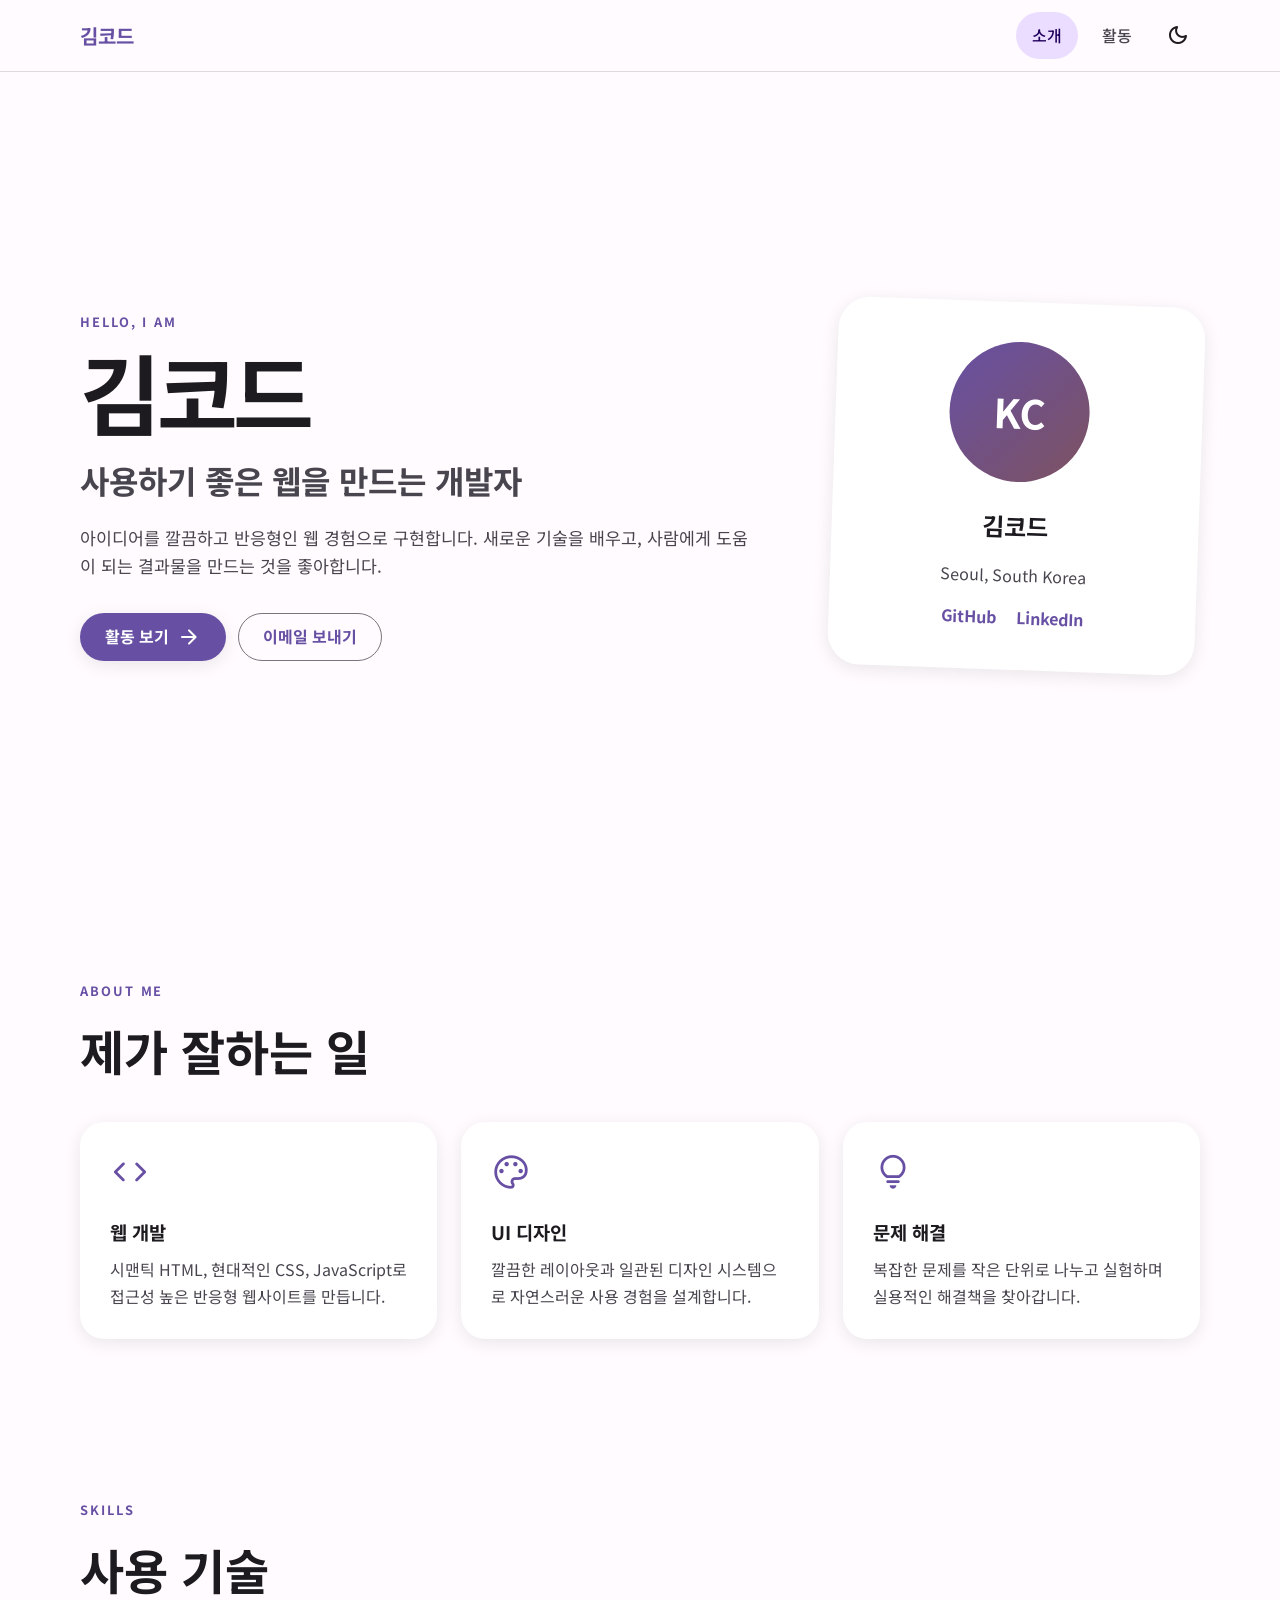
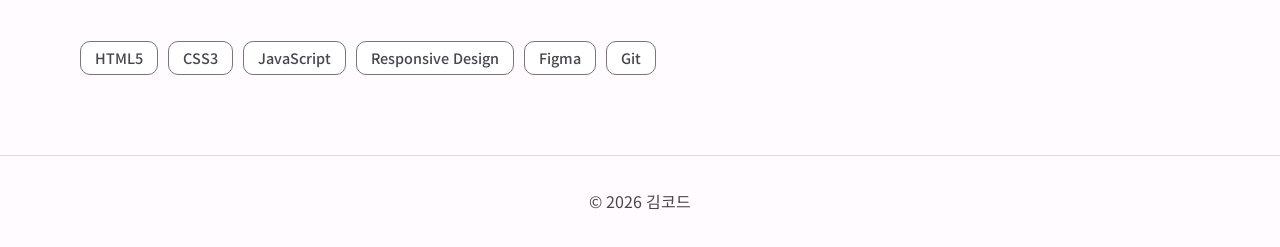
==== index.html @ 3f40d09d "Add responsive portfolio website" ====
<!doctype html>
<html lang="ko">
<head>
  <meta charset="UTF-8">
  <meta name="viewport" content="width=device-width, initial-scale=1">
  <meta name="description" content="김코드의 포트폴리오와 자기소개">
  <title>김코드 | 포트폴리오</title>
  <link rel="preconnect" href="https://fonts.googleapis.com">
  <link rel="preconnect" href="https://fonts.gstatic.com" crossorigin>
  <link href="https://fonts.googleapis.com/css2?family=Material+Symbols+Rounded&family=Noto+Sans+KR:wght@400;500;700&display=swap" rel="stylesheet">
  <link rel="stylesheet" href="css/style.css">
  <script src="js/script.js" defer></script>
</head>
<body>
  <header class="top-bar">
    <a class="logo" href="index.html">김코드</a>
    <button class="menu-button icon-button" type="button" aria-label="메뉴 열기" aria-expanded="false" aria-controls="main-navigation">
      <span class="material-symbols-rounded">menu</span>
    </button>
    <nav id="main-navigation" class="navigation">
      <a class="active" href="index.html">소개</a>
      <a href="activities.html">활동</a>
      <button class="theme-button icon-button" type="button" aria-label="다크 모드로 전환">
        <span class="material-symbols-rounded">dark_mode</span>
      </button>
    </nav>
  </header>

  <main>
    <section class="hero container">
      <div>
        <p class="eyebrow">HELLO, I AM</p>
        <h1>김코드</h1>
        <h2>사용하기 좋은 웹을 만드는 개발자</h2>
        <p class="lead">아이디어를 깔끔하고 반응형인 웹 경험으로 구현합니다. 새로운 기술을 배우고, 사람에게 도움이 되는 결과물을 만드는 것을 좋아합니다.</p>
        <div class="button-group">
          <a class="button primary" href="activities.html">활동 보기 <span class="material-symbols-rounded">arrow_forward</span></a>
          <a class="button secondary" href="mailto:hello@example.com">이메일 보내기</a>
        </div>
      </div>
      <aside class="profile-card">
        <div class="avatar" aria-hidden="true">KC</div>
        <h3>김코드</h3>
        <p>Seoul, South Korea</p>
        <div class="social-links">
          <a href="https://github.com/" target="_blank" rel="noopener">GitHub</a>
          <a href="https://www.linkedin.com/" target="_blank" rel="noopener">LinkedIn</a>
        </div>
      </aside>
    </section>

    <section class="section container">
      <div class="section-heading">
        <p class="eyebrow">ABOUT ME</p>
        <h2>제가 잘하는 일</h2>
      </div>
      <div class="card-grid">
        <article class="card"><span class="material-symbols-rounded card-icon">code</span><h3>웹 개발</h3><p>시맨틱 HTML, 현대적인 CSS, JavaScript로 접근성 높은 반응형 웹사이트를 만듭니다.</p></article>
        <article class="card"><span class="material-symbols-rounded card-icon">palette</span><h3>UI 디자인</h3><p>깔끔한 레이아웃과 일관된 디자인 시스템으로 자연스러운 사용 경험을 설계합니다.</p></article>
        <article class="card"><span class="material-symbols-rounded card-icon">lightbulb</span><h3>문제 해결</h3><p>복잡한 문제를 작은 단위로 나누고 실험하며 실용적인 해결책을 찾아갑니다.</p></article>
      </div>
    </section>

    <section class="section container">
      <div class="section-heading"><p class="eyebrow">SKILLS</p><h2>사용 기술</h2></div>
      <div class="chip-list">
        <span class="chip">HTML5</span><span class="chip">CSS3</span><span class="chip">JavaScript</span><span class="chip">Responsive Design</span><span class="chip">Figma</span><span class="chip">Git</span>
      </div>
    </section>
  </main>

  <footer>&copy; <span class="current-year"></span> 김코드</footer>
</body>
</html>
---- css/style.css ----
:root{--primary:#6750a4;--primary-dark:#4f378b;--primary-container:#eaddff;--on-primary-container:#21005d;--bg:#fffbfe;--surface:#fff;--variant:#e7e0ec;--text:#1d1b20;--muted:#49454f;--outline:#79747e;--shadow:0 4px 18px #00000017;--shadow-lg:0 14px 34px #00000024;--radius:24px}
body.dark-theme{--primary:#d0bcff;--primary-dark:#eaddff;--primary-container:#4f378b;--on-primary-container:#eaddff;--bg:#141218;--surface:#211f26;--variant:#49454f;--text:#e6e0e9;--muted:#cac4d0;--outline:#938f99;--shadow:0 4px 18px #0006;--shadow-lg:0 14px 34px #0009}
*{box-sizing:border-box}html{scroll-behavior:smooth}body{min-height:100vh;margin:0;color:var(--text);background:var(--bg);font-family:"Noto Sans KR",sans-serif;line-height:1.65;transition:.2s}a{color:inherit;text-decoration:none}button{color:inherit;font:inherit}.container{width:min(1120px,calc(100% - 40px));margin:auto}
.top-bar{position:sticky;z-index:10;top:0;display:flex;align-items:center;justify-content:space-between;min-height:72px;padding:0 max(24px,calc((100% - 1120px)/2));background:color-mix(in srgb,var(--bg) 88%,transparent);border-bottom:1px solid color-mix(in srgb,var(--outline) 25%,transparent);backdrop-filter:blur(16px)}.logo{color:var(--primary);font-size:1.25rem;font-weight:700}.navigation{display:flex;align-items:center;gap:8px}.navigation>a{padding:10px 16px;color:var(--muted);border-radius:99px;font-weight:500}.navigation>a:hover,.navigation>a.active{color:var(--on-primary-container);background:var(--primary-container)}
.icon-button{display:grid;place-items:center;width:44px;height:44px;padding:0;background:transparent;border:0;border-radius:50%;cursor:pointer}.icon-button:hover{background:var(--variant)}.menu-button{display:none}
.hero{display:grid;grid-template-columns:1.5fr .8fr;align-items:center;gap:64px;min-height:calc(100vh - 72px);padding:80px 0}.eyebrow{margin:0 0 10px;color:var(--primary);font-size:.8rem;font-weight:700;letter-spacing:.15em}.hero h1,.page-heading h1{margin:0;font-size:clamp(3rem,8vw,5.5rem);line-height:1.08;letter-spacing:-.05em}.hero h2{margin:16px 0;color:var(--muted);font-size:clamp(1.3rem,4vw,2rem)}.lead{max-width:680px;color:var(--muted);font-size:1.08rem}
.profile-card,.card,.activity-card{background:var(--surface);box-shadow:var(--shadow)}.profile-card{padding:40px;text-align:center;border-radius:32px;transform:rotate(2deg);transition:.2s}.profile-card:hover{box-shadow:var(--shadow-lg);transform:translateY(-5px)}.avatar{display:grid;place-items:center;width:140px;height:140px;margin:0 auto 24px;color:#fff;background:linear-gradient(135deg,#6750a4,#7d5260);border-radius:50%;font-size:2.5rem;font-weight:700}.profile-card h3{margin:0;font-size:1.5rem}.profile-card p,.card p,.activity-content p{color:var(--muted)}.social-links{display:flex;justify-content:center;gap:20px}.social-links a,.text-link{color:var(--primary);font-weight:700}
.button-group{display:flex;flex-wrap:wrap;gap:12px;margin-top:32px}.button{display:inline-flex;align-items:center;justify-content:center;gap:8px;min-height:48px;padding:0 24px;border:1px solid transparent;border-radius:99px;font-weight:700;transition:.2s}.button:hover{transform:translateY(-2px)}.button.primary{color:#fff;background:var(--primary);box-shadow:var(--shadow)}.button.primary:hover{background:var(--primary-dark);box-shadow:var(--shadow-lg)}.button.secondary{color:var(--primary);border-color:var(--outline)}
.section{padding:80px 0}.section-heading{margin-bottom:32px}.section-heading h2{margin:0;font-size:clamp(2rem,5vw,3rem)}.card-grid{display:grid;grid-template-columns:repeat(3,1fr);gap:24px}.card{padding:30px;border-radius:var(--radius);transition:.2s}.card:hover,.activity-card:hover{box-shadow:var(--shadow-lg);transform:translateY(-6px)}.card-icon{color:var(--primary);font-size:2.5rem}.card h3{margin-bottom:8px}.card p{margin:0}.chip-list{display:flex;flex-wrap:wrap;gap:10px}.chip{display:inline-flex;align-items:center;min-height:34px;padding:4px 14px;color:var(--muted);background:var(--surface);border:1px solid var(--outline);border-radius:10px;font-size:.9rem;font-weight:500}
.page-heading{padding:100px 0 48px}.page-heading h1{font-size:clamp(2.7rem,7vw,4.7rem)}.filters{display:flex;flex-wrap:wrap;gap:10px;margin-bottom:32px}.filter-button{padding:9px 18px;background:transparent;border:1px solid var(--outline);border-radius:99px;cursor:pointer;font-weight:500}.filter-button:hover,.filter-button.active{color:var(--on-primary-container);background:var(--primary-container);border-color:var(--primary-container)}.activity-grid{display:grid;grid-template-columns:repeat(2,1fr);gap:28px;padding-bottom:100px}.activity-card{overflow:hidden;border-radius:var(--radius);transition:.2s}.activity-card.hidden{display:none}.activity-image{display:grid;place-items:center;height:220px}.activity-image span{color:#fffffff0;font-size:5rem}.purple{background:linear-gradient(135deg,#6750a4,#b69df8)}.blue{background:linear-gradient(135deg,#00639b,#7fcfff)}.orange{background:linear-gradient(135deg,#8b5000,#ffb95f)}.green{background:linear-gradient(135deg,#386a20,#9bd67d)}.activity-content{padding:28px}.category{color:var(--primary);font-size:.8rem;font-weight:700;letter-spacing:.08em}.activity-content h2{margin:6px 0}.chip-list.small{gap:6px;margin:20px 0}.chip-list.small .chip{min-height:28px;padding:2px 10px;font-size:.8rem}.text-link{display:inline-flex;align-items:center;gap:6px}.text-link:hover,.social-links a:hover{text-decoration:underline}
footer{padding:32px 20px;color:var(--muted);text-align:center;border-top:1px solid color-mix(in srgb,var(--outline) 25%,transparent)}
@media(max-width:800px){.hero{grid-template-columns:1fr;gap:48px;min-height:auto}.profile-card{max-width:420px;margin:auto}.card-grid,.activity-grid{grid-template-columns:1fr}}
@media(max-width:600px){.container{width:min(100% - 28px,1120px)}.menu-button{display:grid}.navigation{position:absolute;top:64px;right:14px;display:none;flex-direction:column;align-items:stretch;width:min(260px,calc(100% - 28px));padding:12px;background:var(--surface);border-radius:18px;box-shadow:var(--shadow-lg)}.navigation.open{display:flex}.navigation>a{width:100%}.hero,.section{padding:56px 0}.hero h1{font-size:3.4rem}.profile-card{padding:30px 20px}.page-heading{padding-top:64px}.activity-image{height:180px}}
@media(prefers-reduced-motion:reduce){*,*::before,*::after{scroll-behavior:auto!important;transition:none!important}}
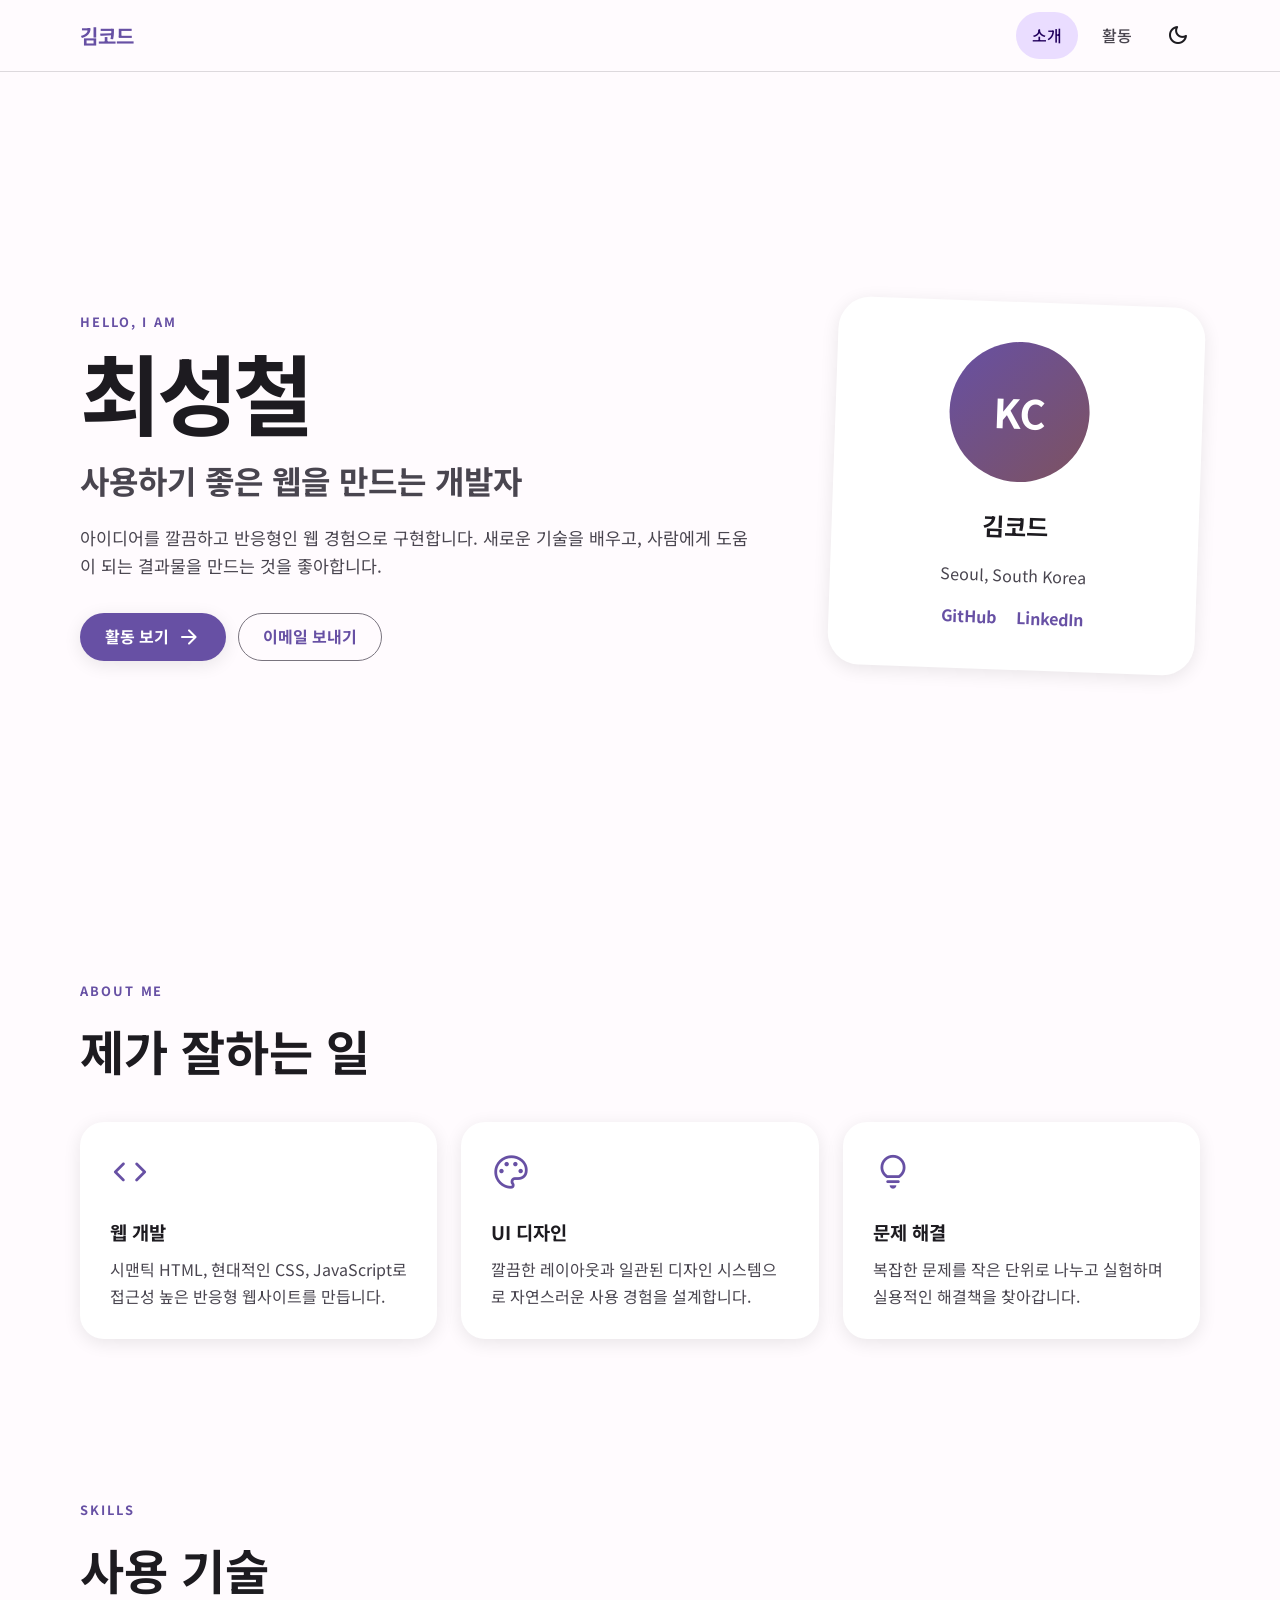
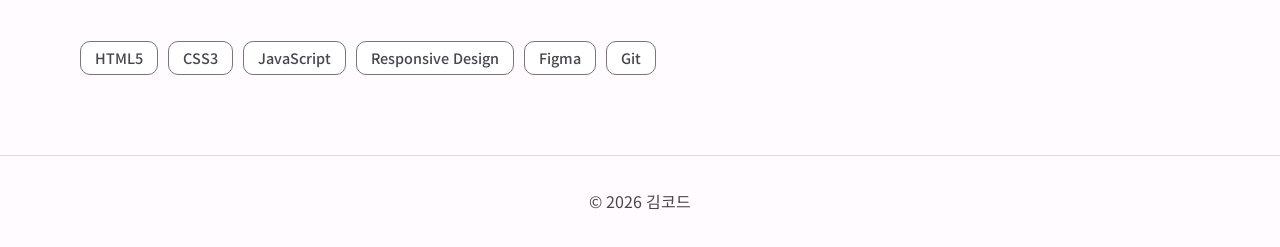
==== commit d359dcad: "Change name from 김코드 to 최성철" ====
--- a/index.html
+++ b/index.html
@@ -30,7 +30,7 @@
     <section class="hero container">
       <div>
         <p class="eyebrow">HELLO, I AM</p>
-        <h1>김코드</h1>
+        <h1>최성철</h1>
         <h2>사용하기 좋은 웹을 만드는 개발자</h2>
         <p class="lead">아이디어를 깔끔하고 반응형인 웹 경험으로 구현합니다. 새로운 기술을 배우고, 사람에게 도움이 되는 결과물을 만드는 것을 좋아합니다.</p>
         <div class="button-group">
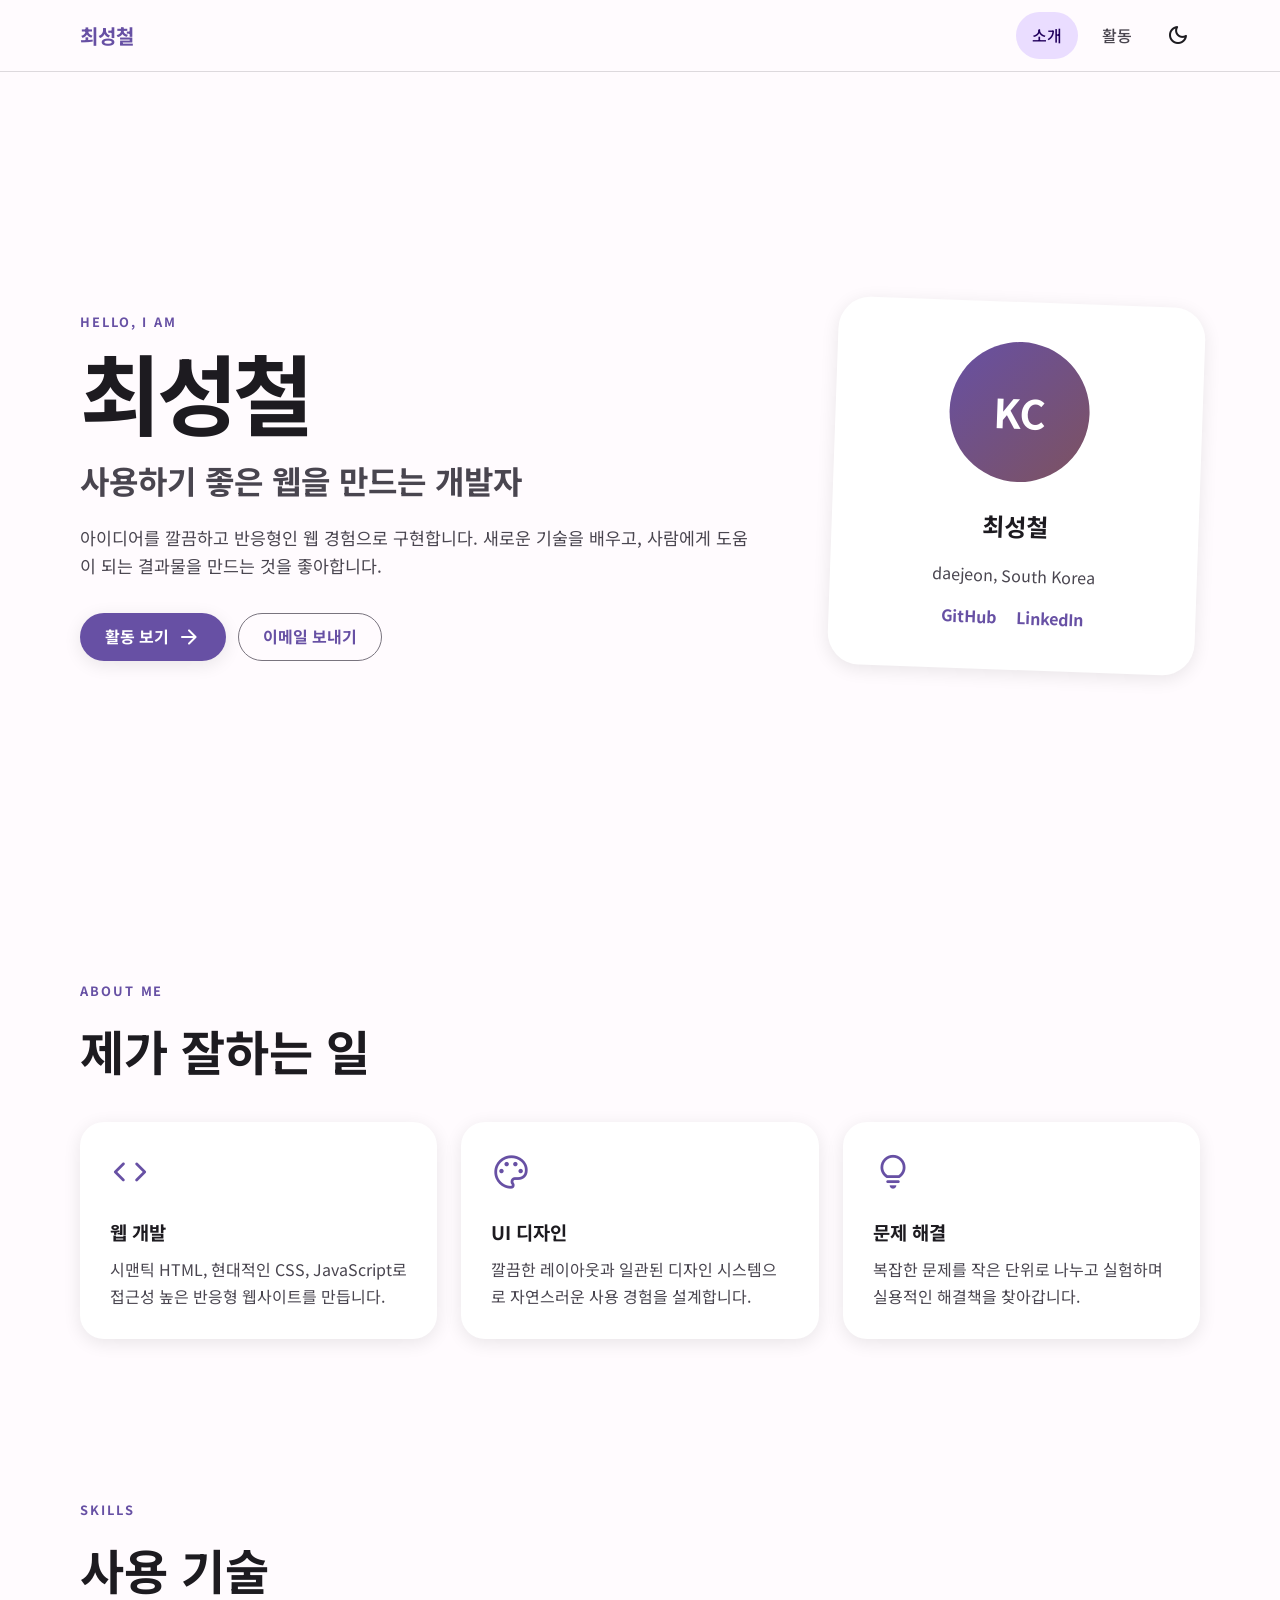
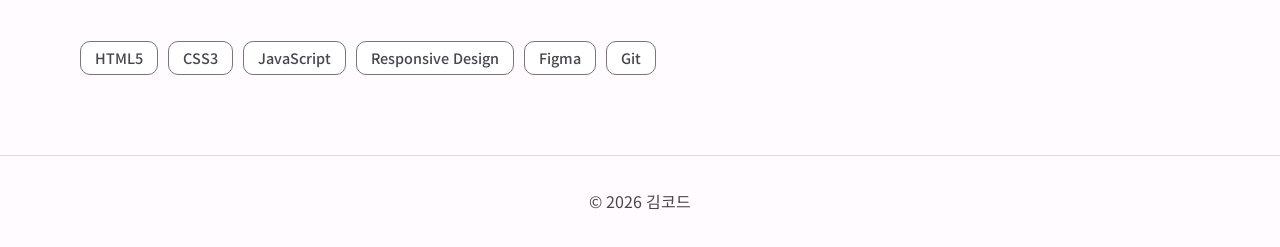
==== commit e839db9c: "Update portfolio details and personal information" ====
--- a/index.html
+++ b/index.html
@@ -3,8 +3,8 @@
 <head>
   <meta charset="UTF-8">
   <meta name="viewport" content="width=device-width, initial-scale=1">
-  <meta name="description" content="김코드의 포트폴리오와 자기소개">
-  <title>김코드 | 포트폴리오</title>
+  <meta name="description" content="최성철의 포트폴리오와 자기소개">
+  <title>최성철 | 포트폴리오</title>
   <link rel="preconnect" href="https://fonts.googleapis.com">
   <link rel="preconnect" href="https://fonts.gstatic.com" crossorigin>
   <link href="https://fonts.googleapis.com/css2?family=Material+Symbols+Rounded&family=Noto+Sans+KR:wght@400;500;700&display=swap" rel="stylesheet">
@@ -13,7 +13,7 @@
 </head>
 <body>
   <header class="top-bar">
-    <a class="logo" href="index.html">김코드</a>
+    <a class="logo" href="index.html">최성철</a>
     <button class="menu-button icon-button" type="button" aria-label="메뉴 열기" aria-expanded="false" aria-controls="main-navigation">
       <span class="material-symbols-rounded">menu</span>
     </button>
@@ -40,8 +40,8 @@
       </div>
       <aside class="profile-card">
         <div class="avatar" aria-hidden="true">KC</div>
-        <h3>김코드</h3>
-        <p>Seoul, South Korea</p>
+        <h3>최성철</h3>
+        <p>daejeon, South Korea</p>
         <div class="social-links">
           <a href="https://github.com/" target="_blank" rel="noopener">GitHub</a>
           <a href="https://www.linkedin.com/" target="_blank" rel="noopener">LinkedIn</a>
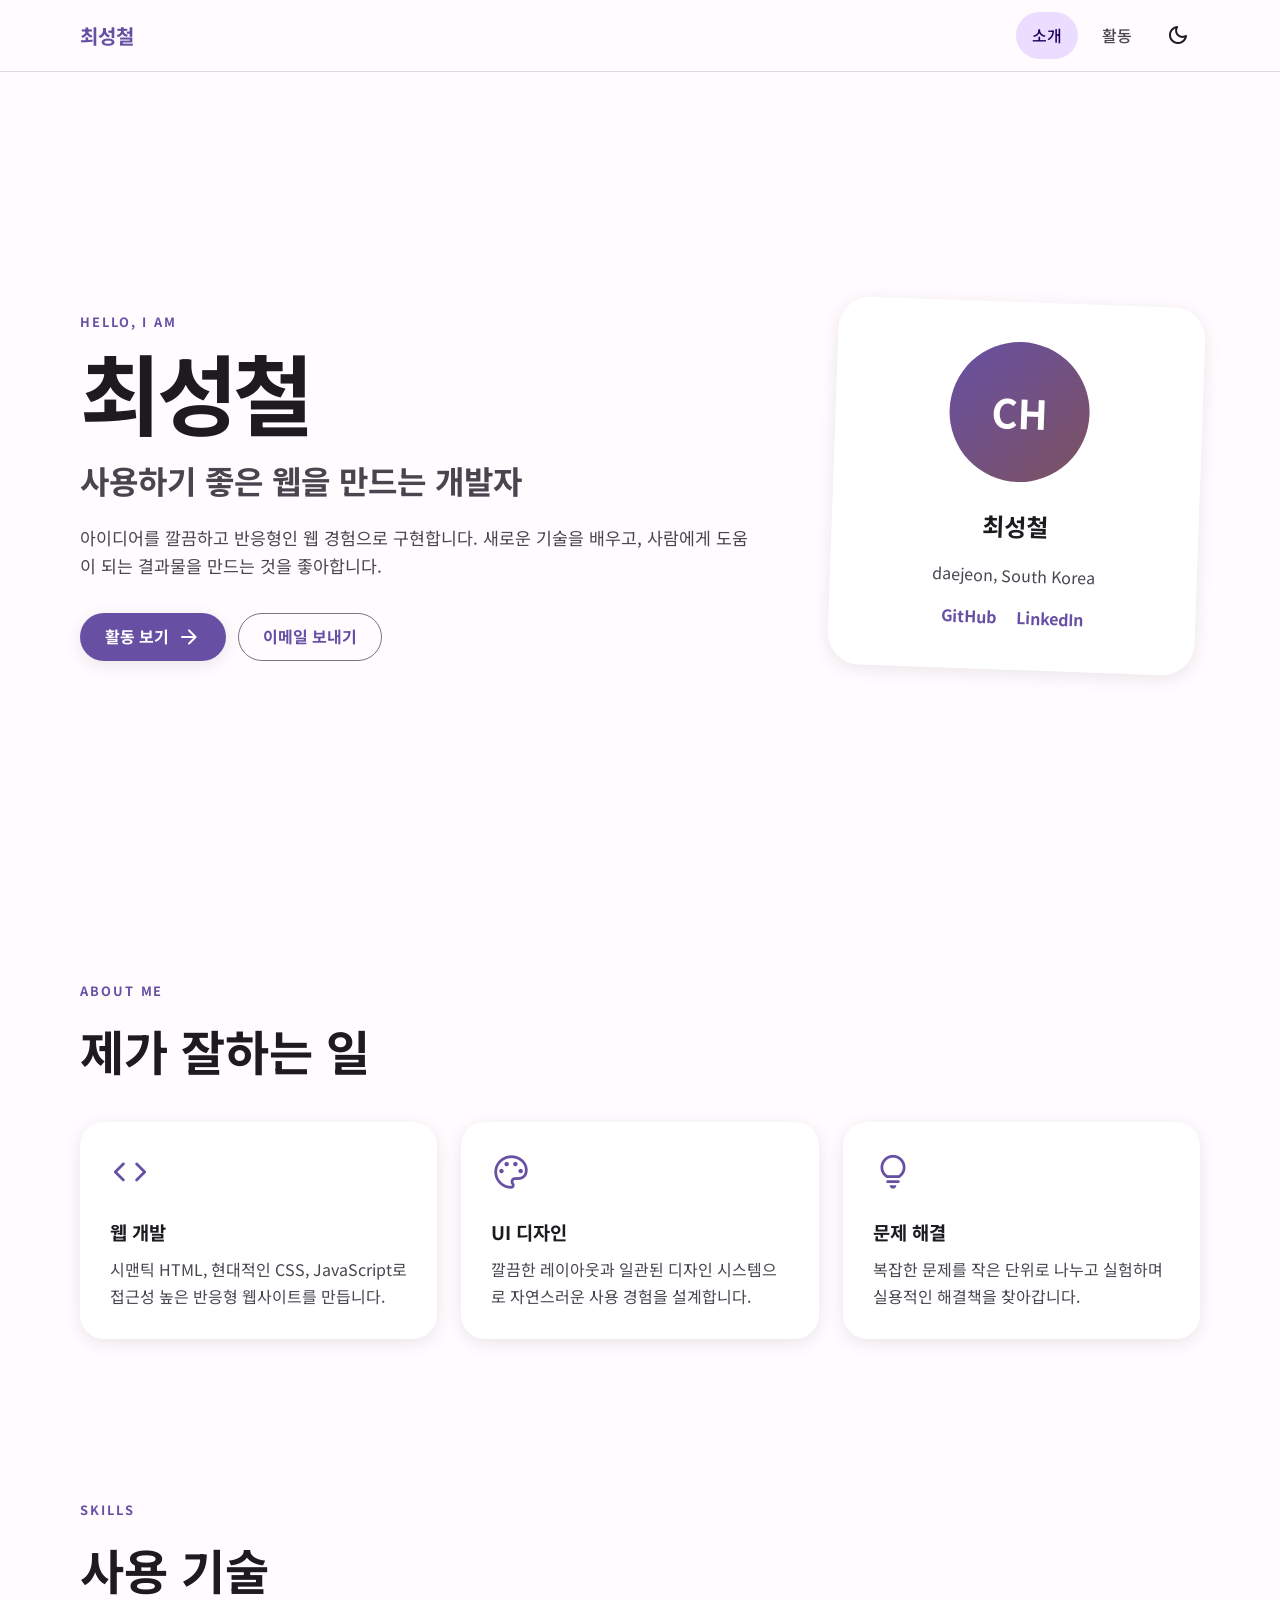
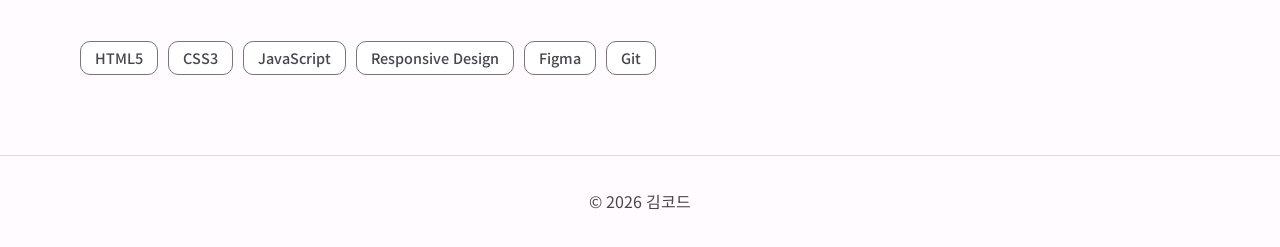
==== commit 72a27cdb: "Update index.html" ====
--- a/index.html
+++ b/index.html
@@ -39,7 +39,7 @@
         </div>
       </div>
       <aside class="profile-card">
-        <div class="avatar" aria-hidden="true">KC</div>
+        <div class="avatar" aria-hidden="true">CH</div>
         <h3>최성철</h3>
         <p>daejeon, South Korea</p>
         <div class="social-links">
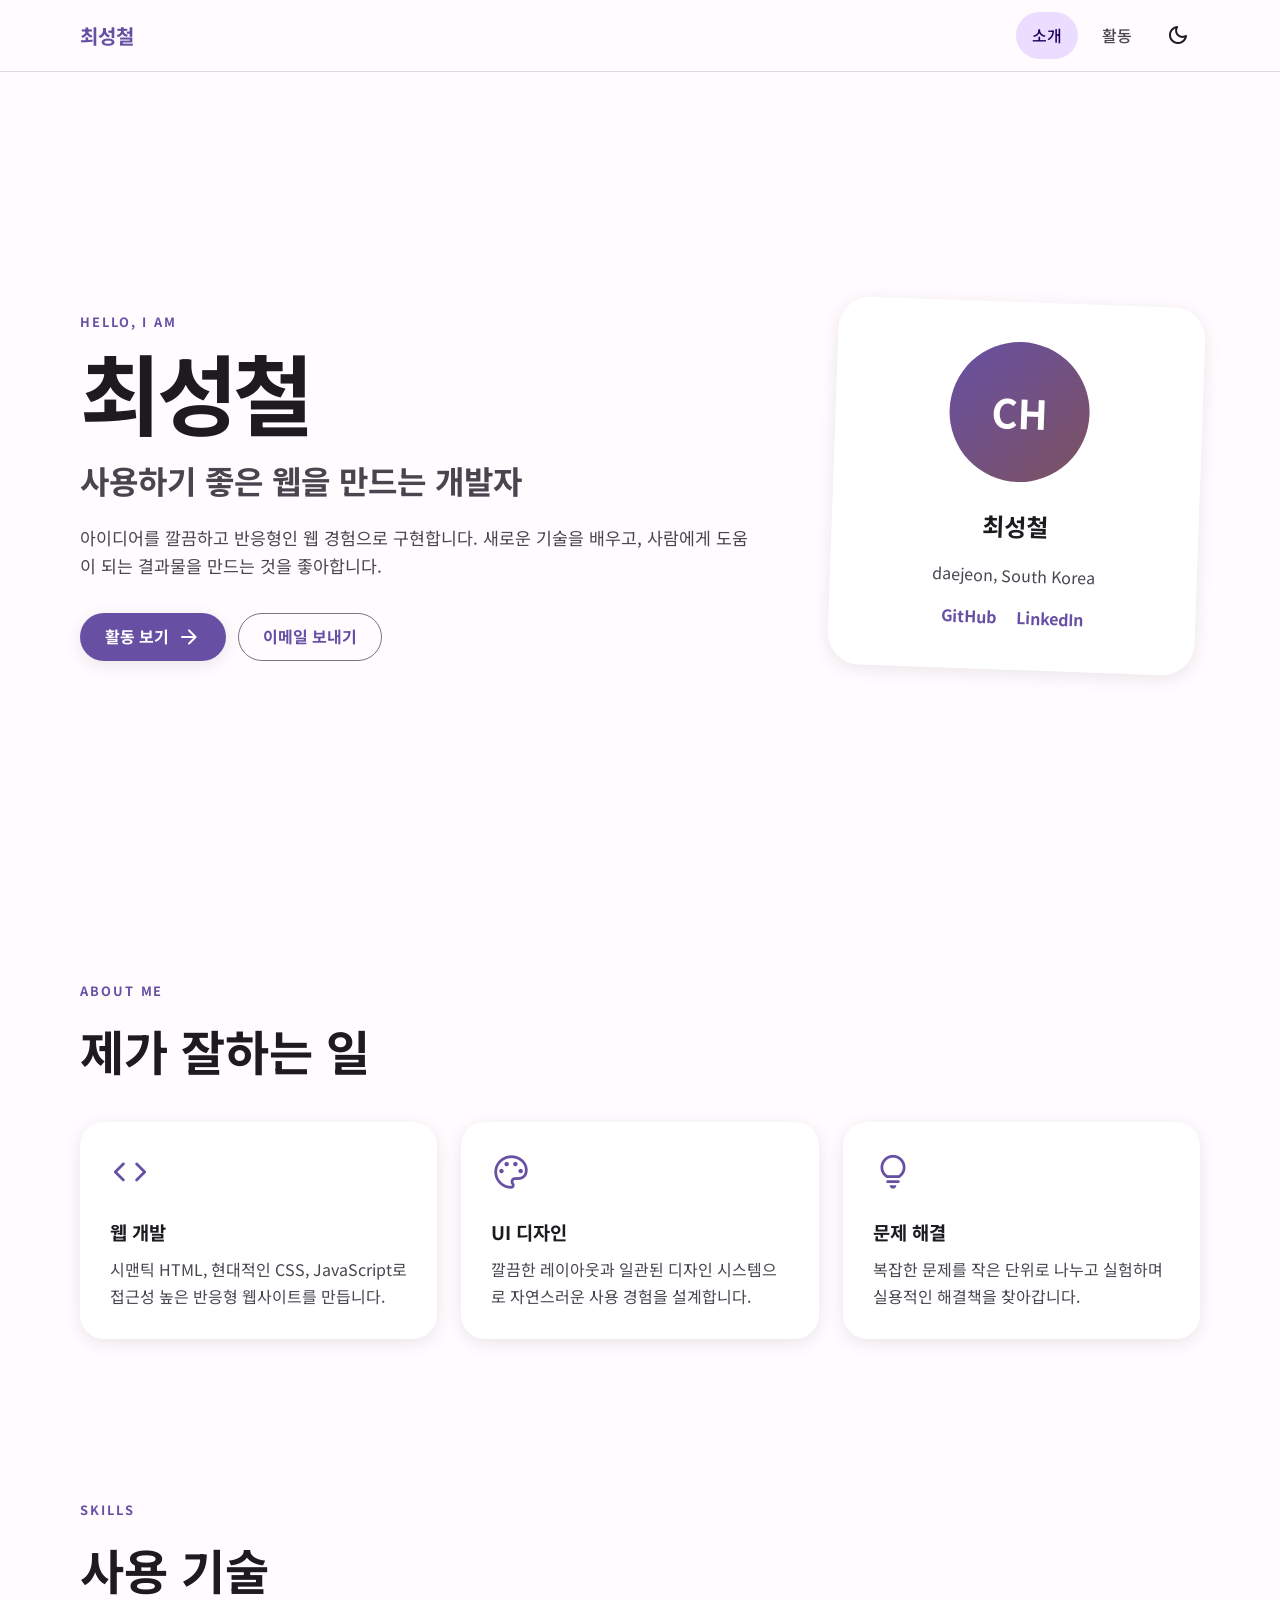
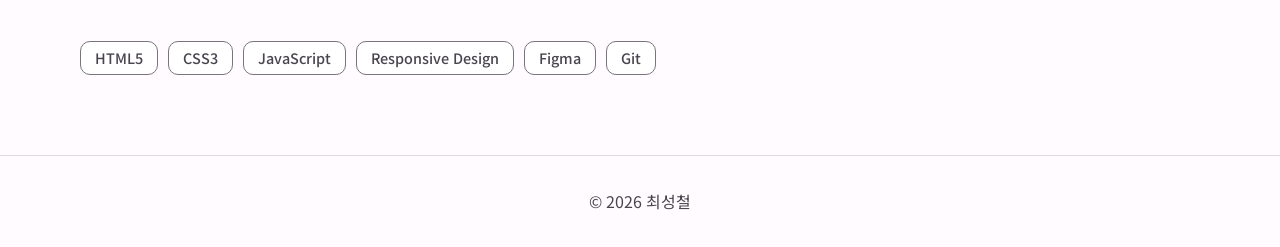
==== commit f9b41577: "Update index.html" ====
--- a/index.html
+++ b/index.html
@@ -35,7 +35,7 @@
         <p class="lead">아이디어를 깔끔하고 반응형인 웹 경험으로 구현합니다. 새로운 기술을 배우고, 사람에게 도움이 되는 결과물을 만드는 것을 좋아합니다.</p>
         <div class="button-group">
           <a class="button primary" href="activities.html">활동 보기 <span class="material-symbols-rounded">arrow_forward</span></a>
-          <a class="button secondary" href="mailto:hello@example.com">이메일 보내기</a>
+          <a class="button secondary" href="a82343695@gmail.com">이메일 보내기</a>
         </div>
       </div>
       <aside class="profile-card">
@@ -69,6 +69,6 @@
     </section>
   </main>
 
-  <footer>&copy; <span class="current-year"></span> 김코드</footer>
+  <footer>&copy; <span class="current-year"></span> 최성철</footer>
 </body>
 </html>
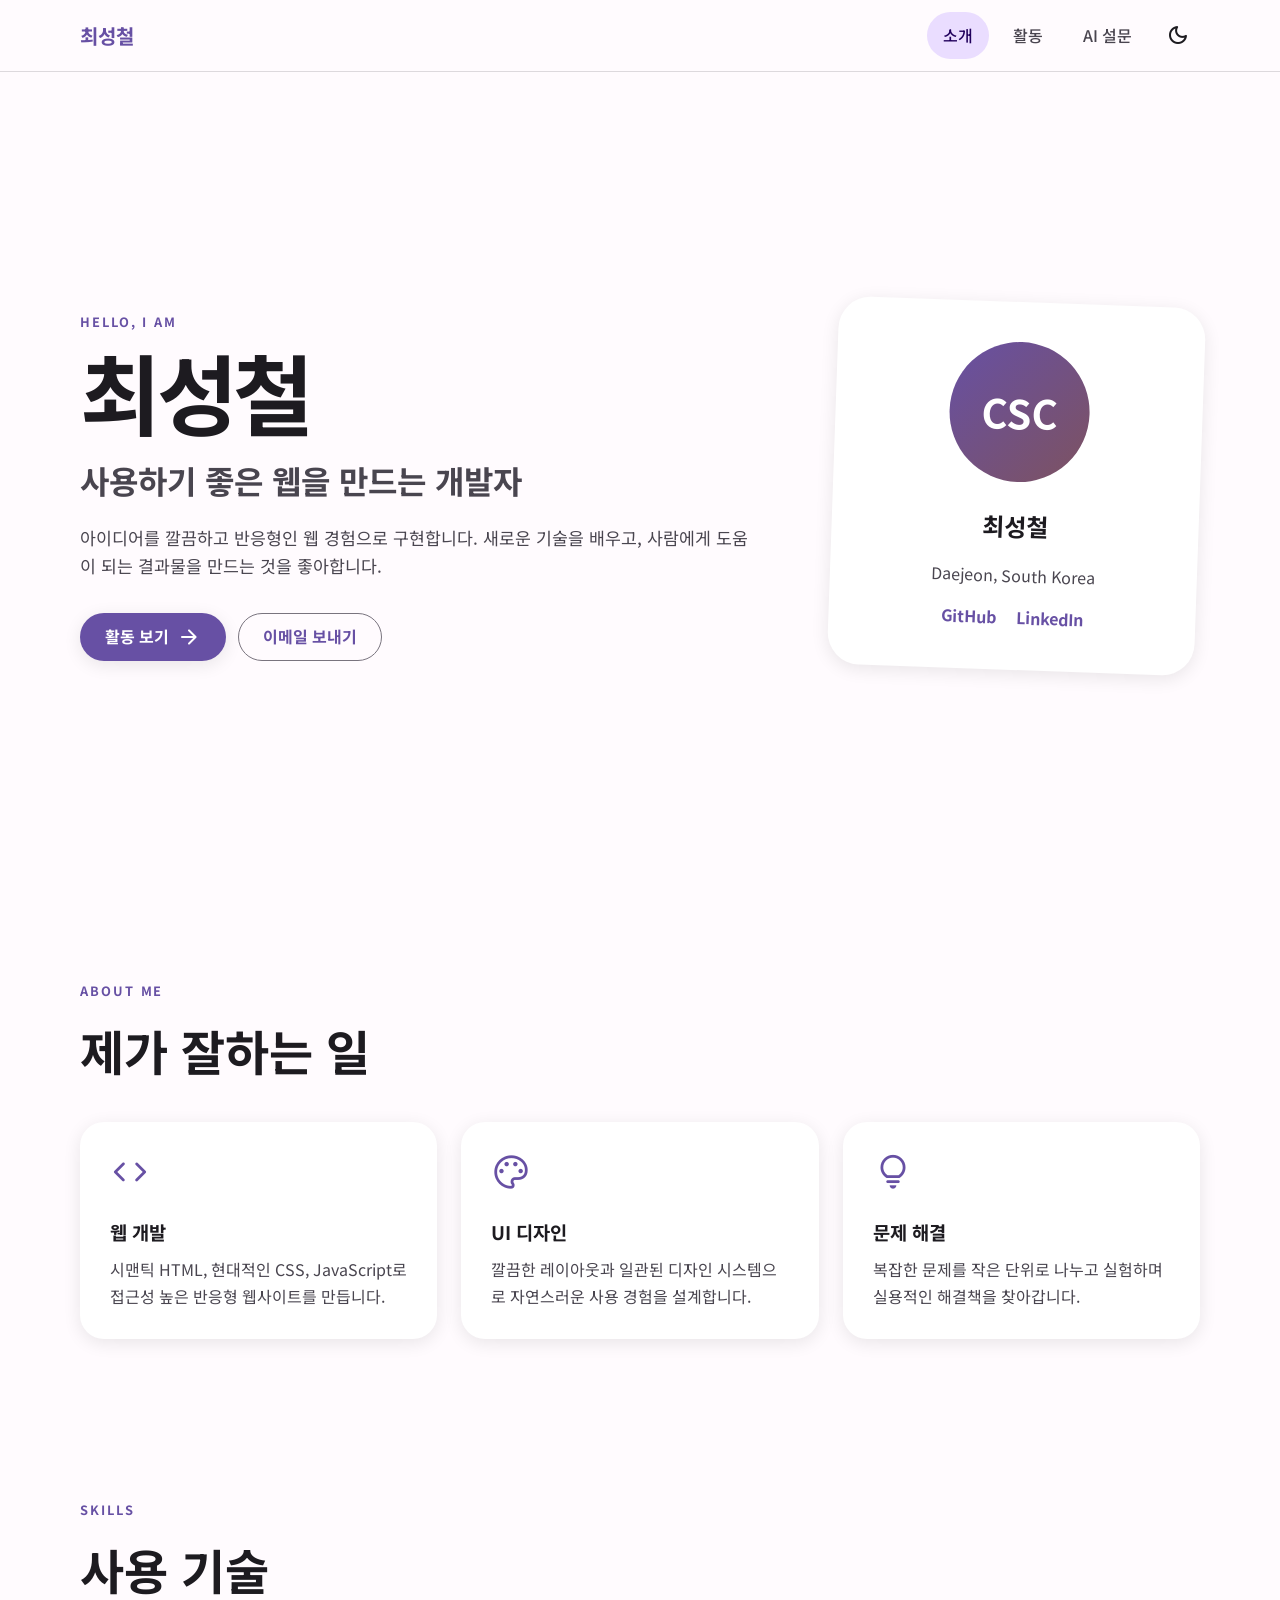
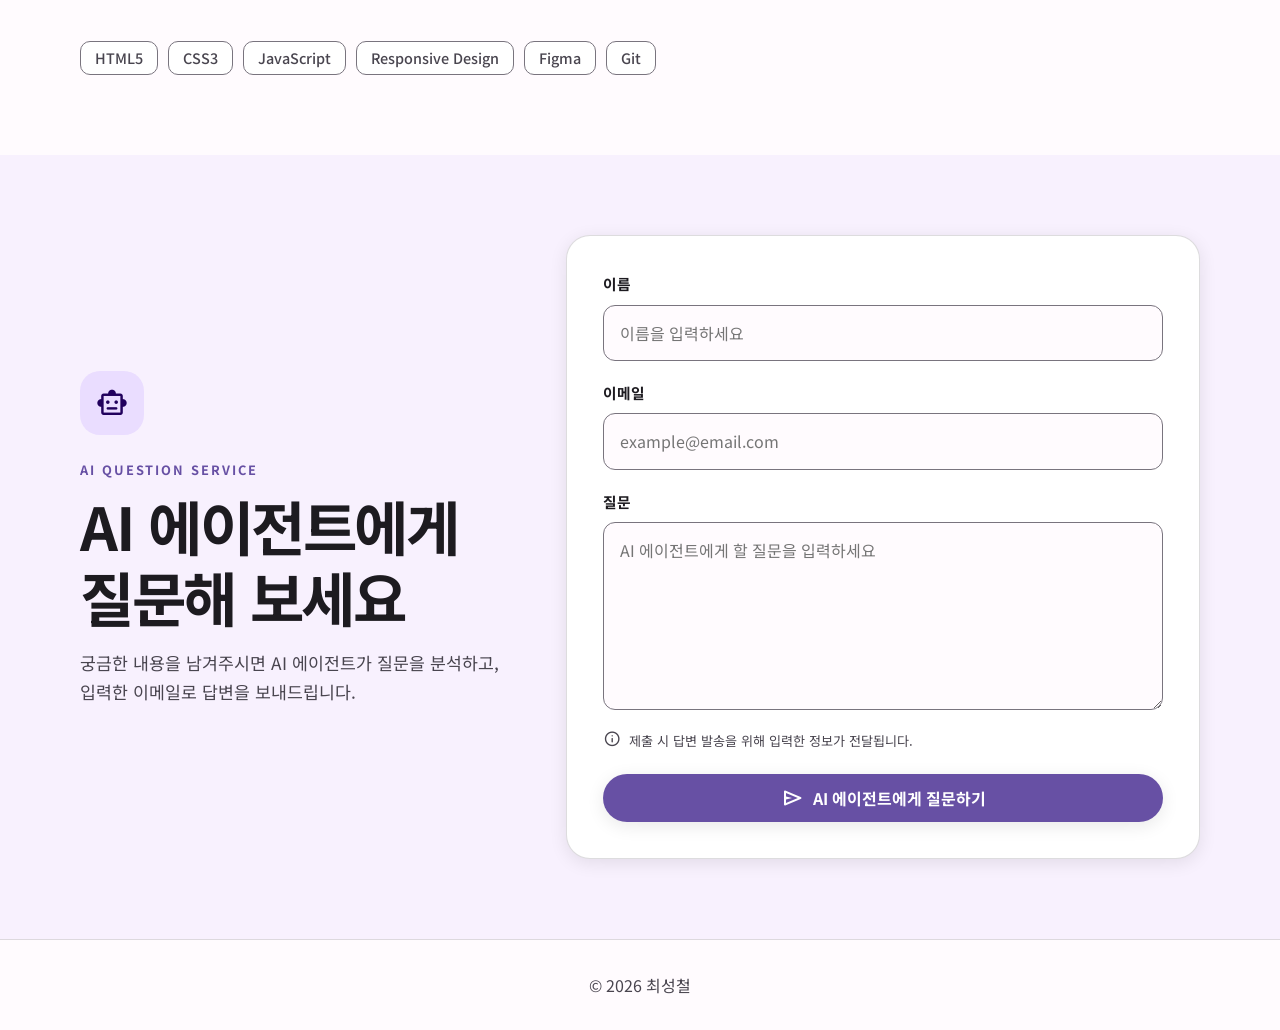
==== commit 1dfc7727: "Add AI survey and personalize portfolio" ====
--- a/index.html
+++ b/index.html
@@ -20,6 +20,7 @@
     <nav id="main-navigation" class="navigation">
       <a class="active" href="index.html">소개</a>
       <a href="activities.html">활동</a>
+      <a href="#ai-survey">AI 설문</a>
       <button class="theme-button icon-button" type="button" aria-label="다크 모드로 전환">
         <span class="material-symbols-rounded">dark_mode</span>
       </button>
@@ -35,13 +36,13 @@
         <p class="lead">아이디어를 깔끔하고 반응형인 웹 경험으로 구현합니다. 새로운 기술을 배우고, 사람에게 도움이 되는 결과물을 만드는 것을 좋아합니다.</p>
         <div class="button-group">
           <a class="button primary" href="activities.html">활동 보기 <span class="material-symbols-rounded">arrow_forward</span></a>
-          <a class="button secondary" href="a82343695@gmail.com">이메일 보내기</a>
+          <a class="button secondary" href="mailto:a82343695@gmail.com">이메일 보내기</a>
         </div>
       </div>
       <aside class="profile-card">
-        <div class="avatar" aria-hidden="true">CH</div>
+        <div class="avatar" aria-hidden="true">CSC</div>
         <h3>최성철</h3>
-        <p>daejeon, South Korea</p>
+        <p>Daejeon, South Korea</p>
         <div class="social-links">
           <a href="https://github.com/" target="_blank" rel="noopener">GitHub</a>
           <a href="https://www.linkedin.com/" target="_blank" rel="noopener">LinkedIn</a>
@@ -67,6 +68,43 @@
         <span class="chip">HTML5</span><span class="chip">CSS3</span><span class="chip">JavaScript</span><span class="chip">Responsive Design</span><span class="chip">Figma</span><span class="chip">Git</span>
       </div>
     </section>
+
+    <section id="ai-survey" class="section ai-survey-section">
+      <div class="container ai-survey-layout">
+        <div class="ai-survey-intro">
+          <span class="material-symbols-rounded ai-survey-icon" aria-hidden="true">smart_toy</span>
+          <p class="eyebrow">AI QUESTION SERVICE</p>
+          <h2>AI 에이전트에게<br>질문해 보세요</h2>
+          <p class="lead">궁금한 내용을 남겨주시면 AI 에이전트가 질문을 분석하고, 입력한 이메일로 답변을 보내드립니다.</p>
+        </div>
+
+        <form id="contactForm" class="ai-survey-form">
+          <div class="form-field">
+            <label for="visitorName">이름</label>
+            <input type="text" id="visitorName" name="visitorName" placeholder="이름을 입력하세요" autocomplete="name" required>
+          </div>
+
+          <div class="form-field">
+            <label for="visitorEmail">이메일</label>
+            <input type="email" id="visitorEmail" name="visitorEmail" placeholder="example@email.com" autocomplete="email" required>
+          </div>
+
+          <div class="form-field">
+            <label for="visitorMessage">질문</label>
+            <textarea id="visitorMessage" name="visitorMessage" placeholder="AI 에이전트에게 할 질문을 입력하세요" rows="6" required></textarea>
+          </div>
+
+          <p class="form-notice"><span class="material-symbols-rounded" aria-hidden="true">info</span> 제출 시 답변 발송을 위해 입력한 정보가 전달됩니다.</p>
+
+          <button class="button primary submit-button" type="submit">
+            <span class="material-symbols-rounded" aria-hidden="true">send</span>
+            <span class="submit-button-text">AI 에이전트에게 질문하기</span>
+          </button>
+
+          <div id="responseMessage" class="response-message" role="status" aria-live="polite" hidden></div>
+        </form>
+      </div>
+    </section>
   </main>
 
   <footer>&copy; <span class="current-year"></span> 최성철</footer>
--- a/css/style.css
+++ b/css/style.css
@@ -9,6 +9,8 @@
 .section{padding:80px 0}.section-heading{margin-bottom:32px}.section-heading h2{margin:0;font-size:clamp(2rem,5vw,3rem)}.card-grid{display:grid;grid-template-columns:repeat(3,1fr);gap:24px}.card{padding:30px;border-radius:var(--radius);transition:.2s}.card:hover,.activity-card:hover{box-shadow:var(--shadow-lg);transform:translateY(-6px)}.card-icon{color:var(--primary);font-size:2.5rem}.card h3{margin-bottom:8px}.card p{margin:0}.chip-list{display:flex;flex-wrap:wrap;gap:10px}.chip{display:inline-flex;align-items:center;min-height:34px;padding:4px 14px;color:var(--muted);background:var(--surface);border:1px solid var(--outline);border-radius:10px;font-size:.9rem;font-weight:500}
 .page-heading{padding:100px 0 48px}.page-heading h1{font-size:clamp(2.7rem,7vw,4.7rem)}.filters{display:flex;flex-wrap:wrap;gap:10px;margin-bottom:32px}.filter-button{padding:9px 18px;background:transparent;border:1px solid var(--outline);border-radius:99px;cursor:pointer;font-weight:500}.filter-button:hover,.filter-button.active{color:var(--on-primary-container);background:var(--primary-container);border-color:var(--primary-container)}.activity-grid{display:grid;grid-template-columns:repeat(2,1fr);gap:28px;padding-bottom:100px}.activity-card{overflow:hidden;border-radius:var(--radius);transition:.2s}.activity-card.hidden{display:none}.activity-image{display:grid;place-items:center;height:220px}.activity-image span{color:#fffffff0;font-size:5rem}.purple{background:linear-gradient(135deg,#6750a4,#b69df8)}.blue{background:linear-gradient(135deg,#00639b,#7fcfff)}.orange{background:linear-gradient(135deg,#8b5000,#ffb95f)}.green{background:linear-gradient(135deg,#386a20,#9bd67d)}.activity-content{padding:28px}.category{color:var(--primary);font-size:.8rem;font-weight:700;letter-spacing:.08em}.activity-content h2{margin:6px 0}.chip-list.small{gap:6px;margin:20px 0}.chip-list.small .chip{min-height:28px;padding:2px 10px;font-size:.8rem}.text-link{display:inline-flex;align-items:center;gap:6px}.text-link:hover,.social-links a:hover{text-decoration:underline}
 footer{padding:32px 20px;color:var(--muted);text-align:center;border-top:1px solid color-mix(in srgb,var(--outline) 25%,transparent)}
+.ai-survey-section{background:color-mix(in srgb,var(--primary-container) 35%,var(--bg));scroll-margin-top:72px}.ai-survey-layout{display:grid;grid-template-columns:.8fr 1.2fr;align-items:center;gap:64px}.ai-survey-intro h2{margin:0;font-size:clamp(2.2rem,5vw,3.7rem);line-height:1.2;letter-spacing:-.04em}.ai-survey-icon{display:grid;place-items:center;width:64px;height:64px;margin-bottom:24px;color:var(--on-primary-container);background:var(--primary-container);border-radius:20px;font-size:2rem}.ai-survey-form{padding:36px;background:var(--surface);border:1px solid color-mix(in srgb,var(--outline) 25%,transparent);border-radius:var(--radius);box-shadow:var(--shadow)}.form-field{display:grid;gap:8px;margin-bottom:20px}.form-field label{font-size:.92rem;font-weight:700}.form-field input,.form-field textarea{width:100%;padding:14px 16px;color:var(--text);background:var(--bg);border:1px solid var(--outline);border-radius:12px;font:inherit;outline:none;transition:border-color .2s,box-shadow .2s}.form-field textarea{min-height:150px;resize:vertical}.form-field input:focus,.form-field textarea:focus{border-color:var(--primary);box-shadow:0 0 0 3px color-mix(in srgb,var(--primary) 20%,transparent)}.form-notice{display:flex;align-items:flex-start;gap:8px;margin:0 0 22px;color:var(--muted);font-size:.82rem}.form-notice .material-symbols-rounded{font-size:1.15rem}.submit-button{width:100%;border:0;cursor:pointer}.submit-button:disabled{cursor:wait;opacity:.65;transform:none}.response-message{margin-top:18px;padding:14px 16px;border-radius:12px;font-size:.92rem;font-weight:700}.response-message.info{color:#174ea6;background:#e8f0fe}.response-message.success{color:#137333;background:#e6f4ea}.response-message.error{color:#b3261e;background:#fce8e6}.response-message[hidden]{display:none}
 @media(max-width:800px){.hero{grid-template-columns:1fr;gap:48px;min-height:auto}.profile-card{max-width:420px;margin:auto}.card-grid,.activity-grid{grid-template-columns:1fr}}
-@media(max-width:600px){.container{width:min(100% - 28px,1120px)}.menu-button{display:grid}.navigation{position:absolute;top:64px;right:14px;display:none;flex-direction:column;align-items:stretch;width:min(260px,calc(100% - 28px));padding:12px;background:var(--surface);border-radius:18px;box-shadow:var(--shadow-lg)}.navigation.open{display:flex}.navigation>a{width:100%}.hero,.section{padding:56px 0}.hero h1{font-size:3.4rem}.profile-card{padding:30px 20px}.page-heading{padding-top:64px}.activity-image{height:180px}}
+@media(max-width:800px){.ai-survey-layout{grid-template-columns:1fr;gap:36px}.ai-survey-intro{max-width:680px}}
+@media(max-width:600px){.container{width:min(100% - 28px,1120px)}.menu-button{display:grid}.navigation{position:absolute;top:64px;right:14px;display:none;flex-direction:column;align-items:stretch;width:min(260px,calc(100% - 28px));padding:12px;background:var(--surface);border-radius:18px;box-shadow:var(--shadow-lg)}.navigation.open{display:flex}.navigation>a{width:100%}.hero,.section{padding:56px 0}.hero h1{font-size:3.4rem}.profile-card{padding:30px 20px}.page-heading{padding-top:64px}.activity-image{height:180px}.ai-survey-form{padding:24px 18px}.ai-survey-intro h2 br{display:none}}
 @media(prefers-reduced-motion:reduce){*,*::before,*::after{scroll-behavior:auto!important;transition:none!important}}
